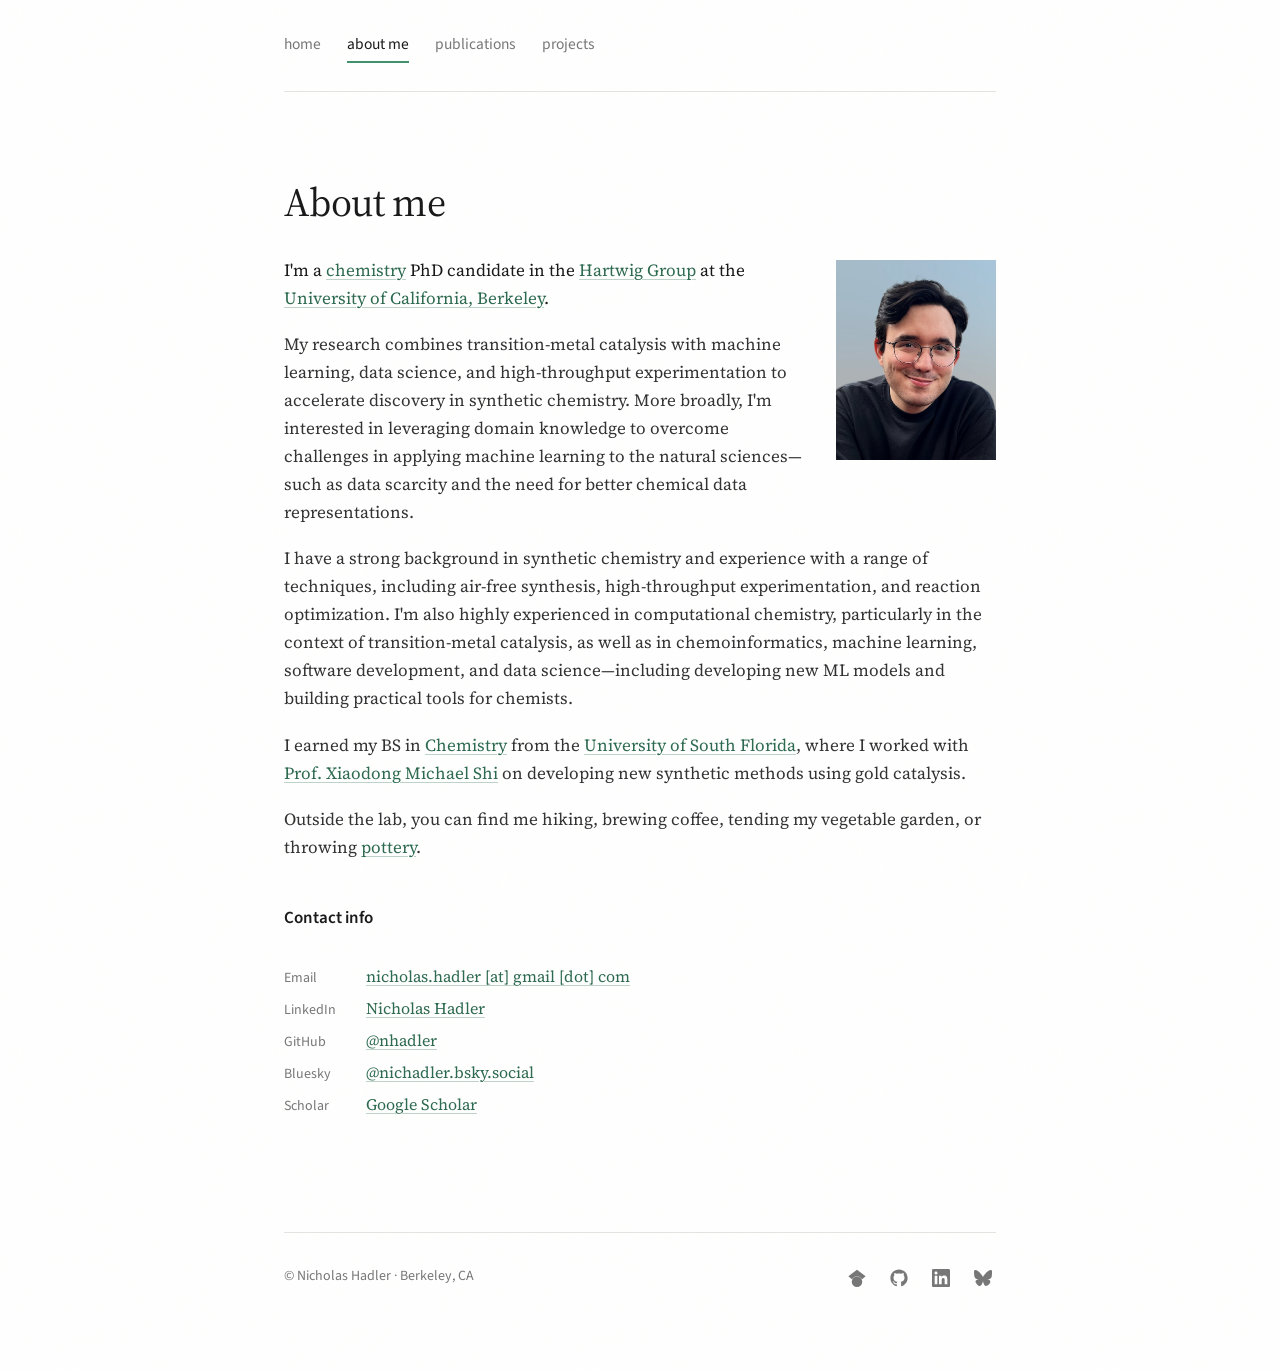
==== about.html @ 40256cdb "Add projects and publications pages with corresponding styles - Created `projects.html` to showcase " ====
<!doctype html>
<html lang="en">
<head>
  <meta charset="utf-8" />
  <meta name="viewport" content="width=device-width, initial-scale=1" />
  <title>About — Nicholas Hadler</title>
  <link rel="preconnect" href="https://fonts.googleapis.com" />
  <link rel="preconnect" href="https://fonts.gstatic.com" crossorigin />
  <link href="https://fonts.googleapis.com/css2?family=Source+Serif+4:ital,opsz,wght@0,8..60,400;0,8..60,500;0,8..60,600;1,8..60,400&family=Source+Sans+3:wght@400;500;600&family=JetBrains+Mono:wght@400;500&display=swap" rel="stylesheet" />
  <link rel="stylesheet" href="styles.css" />
</head>
<body>
  <div class="app">
    <nav class="topnav">
      <a href="index.html" class="nav-link">home</a>
      <a href="about.html" class="nav-link is-active">about me</a>
      <a href="publications.html" class="nav-link">publications</a>
      <a href="projects.html" class="nav-link">projects</a>
    </nav>

    <main>
      <section class="section">
        <h2 class="section-title">About me</h2>
        <div class="hero-portrait">
          <img src="images/profile.png" alt="Nicholas Hadler">
        </div>
        <div class="about-body">
          <p>
            I'm a <a href="https://chemistry.berkeley.edu/chem" target="_blank" rel="noreferrer">chemistry</a> PhD candidate in the <a href="https://hartwig.cchem.berkeley.edu/" target="_blank" rel="noreferrer">Hartwig Group</a> at the <a href="https://www.berkeley.edu/" target="_blank" rel="noreferrer">University of California, Berkeley</a>.
          </p>
          <p>
            My research combines transition-metal catalysis with machine learning, data science, and high-throughput experimentation to accelerate discovery in synthetic chemistry. More broadly, I'm interested in leveraging domain knowledge to overcome challenges in applying machine learning to the natural sciences&mdash;such as data scarcity and the need for better chemical data representations.
          </p>
          <p>
            I have a strong background in synthetic chemistry and experience with a range of techniques, including air-free synthesis, high-throughput experimentation, and reaction optimization. I'm also highly experienced in computational chemistry, particularly in the context of transition-metal catalysis, as well as in chemoinformatics, machine learning, software development, and data science&mdash;including developing new ML models and building practical tools for chemists.
          </p>
          <p>
            I earned my BS in <a href="https://www.usf.edu/arts-sciences/departments/chemistry/" target="_blank" rel="noreferrer">Chemistry</a> from the <a href="https://www.usf.edu/" target="_blank" rel="noreferrer">University of South Florida</a>, where I worked with <a href="https://scholar.google.com/citations?user=-fHWhYAAAAAJ&hl=en" target="_blank" rel="noreferrer">Prof. Xiaodong Michael Shi</a> on developing new synthetic methods using gold catalysis.
          </p>
          <p>
            Outside the lab, you can find me hiking, brewing coffee, tending my vegetable garden, or throwing <a href="https://art.nhadler.com/" target="_blank" rel="noreferrer">pottery</a>.
          </p>
        </div>

        <h3 class="subsection-title">Contact info</h3>
        <div class="contact-list">
          <div><span class="k">Email</span> <a href="mailto:nicholas.hadler@gmail.com">nicholas.hadler [at] gmail [dot] com</a></div>
          <div><span class="k">LinkedIn</span> <a href="https://www.linkedin.com/in/nicholas-hadler/" target="_blank" rel="noreferrer">Nicholas Hadler</a></div>
          <div><span class="k">GitHub</span> <a href="https://github.com/nhadler" target="_blank" rel="noreferrer">@nhadler</a></div>
          <div><span class="k">Bluesky</span> <a href="https://bsky.app/profile/nichadler.bsky.social" target="_blank" rel="noreferrer">@nichadler.bsky.social</a></div>
          <div><span class="k">Scholar</span> <a href="https://scholar.google.com/citations?user=IBnzxfkAAAAJ&hl=en" target="_blank" rel="noreferrer">Google Scholar</a></div>
        </div>
      </section>
    </main>

    <footer class="footer">
      <span>&copy; Nicholas Hadler &middot; Berkeley, CA</span>
      <span class="footer-icons">
        <a href="https://scholar.google.com/citations?user=IBnzxfkAAAAJ&hl=en" target="_blank" rel="noreferrer" aria-label="Google Scholar" title="Google Scholar">
          <svg width="18" height="18" viewBox="0 0 24 24" fill="currentColor" aria-hidden="true"><path d="M5.242 13.769L0.5 9.5 12 1l11.5 8.5-4.742 4.269C17.548 11.249 14.978 9.5 12 9.5c-2.977 0-5.548 1.748-6.758 4.269zM12 10a7 7 0 1 0 0 14 7 7 0 0 0 0-14z"/></svg>
        </a>
        <a href="https://github.com/nhadler" target="_blank" rel="noreferrer" aria-label="GitHub" title="GitHub">
          <svg width="18" height="18" viewBox="0 0 24 24" fill="currentColor" aria-hidden="true"><path d="M12 .5C5.648.5.5 5.648.5 12c0 5.082 3.292 9.39 7.868 10.91.576.108.79-.25.79-.553 0-.273-.011-1.175-.016-2.13-3.197.695-3.872-1.353-3.872-1.353-.522-1.327-1.276-1.68-1.276-1.68-1.043-.713.08-.699.08-.699 1.154.082 1.761 1.185 1.761 1.185 1.026 1.758 2.693 1.25 3.35.956.103-.744.402-1.25.731-1.538-2.553-.29-5.237-1.277-5.237-5.683 0-1.255.45-2.282 1.184-3.087-.119-.29-.513-1.46.112-3.044 0 0 .964-.308 3.16 1.178.915-.254 1.898-.381 2.876-.386.977.005 1.96.132 2.877.386 2.194-1.486 3.157-1.178 3.157-1.178.626 1.584.232 2.754.114 3.044.737.805 1.183 1.832 1.183 3.087 0 4.417-2.688 5.39-5.25 5.673.413.356.78 1.056.78 2.129 0 1.537-.013 2.776-.013 3.154 0 .305.21.666.796.553C20.21 21.385 23.5 17.078 23.5 12 23.5 5.648 18.352.5 12 .5z"/></svg>
        </a>
        <a href="https://www.linkedin.com/in/nicholas-hadler/" target="_blank" rel="noreferrer" aria-label="LinkedIn" title="LinkedIn">
          <svg width="18" height="18" viewBox="0 0 24 24" fill="currentColor" aria-hidden="true"><path d="M20.447 20.452h-3.554v-5.569c0-1.328-.027-3.037-1.852-3.037-1.853 0-2.136 1.445-2.136 2.939v5.667H9.351V9h3.414v1.561h.046c.477-.9 1.637-1.85 3.37-1.85 3.601 0 4.267 2.37 4.267 5.455v6.286zM5.337 7.433c-1.144 0-2.063-.926-2.063-2.065 0-1.138.92-2.063 2.063-2.063 1.14 0 2.064.925 2.064 2.063 0 1.139-.925 2.065-2.064 2.065zm1.782 13.019H3.555V9h3.564v11.452zM22.225 0H1.771C.792 0 0 .774 0 1.729v20.542C0 23.227.792 24 1.771 24h20.451C23.2 24 24 23.227 24 22.271V1.729C24 .774 23.2 0 22.222 0h.003z"/></svg>
        </a>
        <a href="https://bsky.app/profile/nichadler.bsky.social" target="_blank" rel="noreferrer" aria-label="Bluesky" title="Bluesky">
          <svg width="18" height="18" viewBox="0 0 24 24" fill="currentColor" aria-hidden="true"><path d="M12 10.8c-1.087-2.114-4.046-6.053-6.798-7.995C2.566.944 1.561 1.266.902 1.565.139 1.908 0 3.08 0 3.768c0 .69.378 5.65.624 6.479.815 2.736 3.713 3.66 6.383 3.364-3.908.578-7.376 2.005-2.83 7.078 5.004 5.19 6.864-1.113 7.823-4.308.958 3.195 2.054 9.271 7.74 4.308 4.25-4.308 1.328-6.5-2.58-7.078 2.67.297 5.568-.628 6.383-3.364.246-.828.624-5.79.624-6.478 0-.69-.139-1.861-.902-2.206-.659-.298-1.664-.62-4.3 1.24C16.046 4.748 13.087 8.687 12 10.8z"/></svg>
        </a>
      </span>
    </footer>
  </div>
</body>
</html>
---- styles.css ----
/* Nicholas Hadler — minimal academic CV */

:root {
  --bg: #ffffff;
  --paper: #ffffff;
  --ink: #1a1a1a;
  --ink-2: #333;
  --muted: #777;
  --line: #e5e3df;
  --accent: #2d6a4f;       /* forest green */
  --accent-2: #40916c;     /* forest green light */

  --serif: "Source Serif 4", "Source Serif Pro", Georgia, serif;
  --sans: "Source Sans 3", "Source Sans Pro", -apple-system, BlinkMacSystemFont, sans-serif;
  --mono: "JetBrains Mono", ui-monospace, SFMono-Regular, monospace;

  --max-w: 760px;
  --gutter: 24px;
}

*, *::before, *::after { box-sizing: border-box; }
html, body { margin: 0; padding: 0; }
html { scroll-behavior: smooth; }
body {
  font-family: var(--serif);
  color: var(--ink);
  background: var(--bg);
  -webkit-font-smoothing: antialiased;
  -moz-osx-font-smoothing: grayscale;
  font-size: 17px;
  line-height: 1.6;
  background-color: #ffffff;
  background-image:
    url("data:image/svg+xml;utf8,<svg xmlns='http://www.w3.org/2000/svg' width='260' height='260'><filter id='n'><feTurbulence type='fractalNoise' baseFrequency='0.9' numOctaves='2' stitchTiles='stitch'/><feColorMatrix values='0 0 0 0 0.5  0 0 0 0 0.4  0 0 0 0 0.3  0 0 0 0.018 0'/></filter><rect width='100%25' height='100%25' filter='url(%23n)'/></svg>");
  background-size: 260px 260px;
}

a {
  color: var(--accent);
  text-decoration: underline;
  text-decoration-color: color-mix(in srgb, var(--accent) 30%, transparent);
  text-underline-offset: 3px;
  text-decoration-thickness: 1px;
  transition: color 0.15s, text-decoration-color 0.15s;
}
a:hover { color: var(--accent); text-decoration-color: var(--accent); }

button { font-family: inherit; cursor: pointer; border: none; background: none; color: inherit; padding: 0; }
em, i { font-style: italic; }
strong { font-weight: 600; }

.mono {
  font-family: var(--mono);
  font-size: 12px;
  letter-spacing: 0.02em;
  color: var(--muted);
}

/* ── Layout ───────────────────────────────────────────────────────────── */
.app {
  max-width: var(--max-w);
  margin: 0 auto;
  padding: 0 var(--gutter) 80px;
}

/* ── Top nav ──────────────────────────────────────────────────────────── */
.topnav {
  display: flex;
  gap: 26px;
  padding: 32px 0 28px;
  margin-bottom: 40px;
  border-bottom: 1px solid var(--line);
  font-size: 15.5px;
  flex-wrap: wrap;
}
.nav-link {
  color: var(--muted);
  text-decoration: none;
  transition: color 0.15s;
  font-family: var(--sans);
  padding-bottom: 4px;
  border-bottom: 2px solid transparent;
}
.nav-link:hover { color: var(--ink); }
.nav-link.is-active { color: var(--ink); border-bottom-color: var(--accent-2); }

/* ── Sections ─────────────────────────────────────────────────────────── */
.section {
  padding: 48px 0;
  scroll-margin-top: 24px;
}
.section + .section {
  border-top: 1px solid var(--line);
}

h1, h2, h3 { font-weight: 400; margin: 0; }

.section-title {
  font-family: var(--serif);
  font-size: 40px;
  letter-spacing: -0.015em;
  text-transform: none;
  color: var(--ink);
  margin-bottom: 32px;
  font-weight: 400;
  line-height: 1.1;
}

/* ── Home ─────────────────────────────────────────────────────────────── */
.hero-portrait {
  float: right;
  width: 160px;
  margin: 4px 0 16px 24px;
}
.hero-portrait img {
  width: 100%;
  height: 200px;
  object-fit: cover;
  display: block;
}
@media (max-width: 520px) {
  .hero-portrait { float: none; margin: 0 0 20px; width: 140px; }
  .hero-portrait img { height: 176px; }
}

.hero-name {
  font-size: 72px;
  line-height: 1.05;
  letter-spacing: -0.015em;
  margin: 0 0 28px;
  font-weight: 400;
}

.hero-body p {
  margin: 0 0 18px;
  color: var(--ink-2);
  line-height: 1.65;
  font-size: 17px;
}
.hero-body p:first-child { color: var(--ink); }

.more-link {
  display: inline-block;
  margin-top: 8px;
  font-family: var(--sans);
  font-size: 16px;
  color: var(--muted);
  text-decoration: none;
  cursor: pointer;
}
.more-link:hover { color: var(--accent); }

.social-links {
  clear: both;
  display: flex;
  flex-wrap: wrap;
  gap: 10px;
  margin-top: 28px;
  justify-content: center;
}
.social-link {
  display: inline-flex;
  align-items: center;
  gap: 8px;
  padding: 8px 14px;
  border: 1px solid var(--line);
  border-radius: 999px;
  font-family: var(--sans);
  font-size: 14px;
  color: var(--ink-2);
  text-decoration: none;
  transition: all 0.15s;
}
.social-link:hover {
  color: var(--accent);
  border-color: var(--accent);
  background: color-mix(in srgb, var(--accent) 4%, transparent);
}
.social-link svg { flex-shrink: 0; }

/* ── About ────────────────────────────────────────────────────────────── */
.about-body p {
  margin: 0 0 18px;
  color: var(--ink-2);
  font-size: 17px;
  line-height: 1.65;
}
.about-body p:first-child { color: var(--ink); }

.contact-list {
  margin-top: 28px;
  font-size: 16px;
  line-height: 2;
  color: var(--ink-2);
}
.contact-list .k {
  display: inline-block;
  width: 78px;
  color: var(--muted);
  font-family: var(--sans);
  font-size: 14px;
}

/* ── Publications ─────────────────────────────────────────────────────── */
.subsection-title {
  font-family: var(--sans);
  font-size: 17px;
  font-weight: 600;
  color: var(--ink);
  margin: 44px 0 18px;
  letter-spacing: 0;
  text-transform: none;
}
.subsection-title:first-child { margin-top: 0; }

.pub-list, .proj-list, .conf-list {
  list-style: none;
  padding: 0;
  margin: 0;
}

.pub-item, .proj-item, .conf-item {
  padding: 14px 0;
  border-bottom: 1px solid var(--line);
  font-size: 17px;
  line-height: 1.6;
  color: var(--ink-2);
}
.pub-item:last-child, .proj-item:last-child, .conf-item:last-child {
  border-bottom: none;
}

.pub-item .me, .conf-item .me { color: var(--accent); font-weight: 600; }
.pub-title { color: var(--ink); font-weight: 500; text-decoration: none; }
.pub-title:hover { color: var(--accent); }

.pub-toc {
  margin: 16px 0 4px;
  text-align: center;
}
.pub-toc img {
  max-width: 500px;
  width: 100%;
  height: auto;
  display: inline-block;
}

.pub-venue {
  font-style: italic;
  color: var(--ink-2);
}
.pub-year { color: var(--muted); }
.pub-note { color: var(--muted); font-size: 15px; font-style: italic; }

.proj-item strong { color: var(--ink); font-weight: 600; }
.proj-item strong a { color: var(--ink); text-decoration-color: var(--line); }
.proj-item strong a:hover { color: var(--accent); }

.conf-item .conf-kind {
  font-family: var(--sans);
  font-size: 13px;
  text-transform: uppercase;
  letter-spacing: 0.05em;
  color: var(--muted);
  margin-right: 8px;
}

/* Intro copy for sections */
.section-intro {
  color: var(--ink-2);
  font-size: 17px;
  margin: 0 0 28px;
  line-height: 1.65;
}
.section-intro:last-child { margin-bottom: 0; }

/* ── Footer ───────────────────────────────────────────────────────────── */
.footer {
  margin-top: 64px;
  padding-top: 32px;
  border-top: 1px solid var(--line);
  font-family: var(--sans);
  font-size: 14px;
  color: var(--muted);
  display: flex;
  justify-content: space-between;
  flex-wrap: wrap;
  gap: 12px;
}
.footer a { color: var(--muted); text-decoration: none; display: inline-flex; align-items: center; }
.footer a:hover { color: var(--accent); }
.footer-icons { display: inline-flex; gap: 16px; align-items: center; }
.footer-icons a { padding: 4px; }

@media (max-width: 640px) {
  .hero-name { font-size: 32px; }
  .topnav { gap: 16px; }
  .contact-list .k { width: 64px; }
}
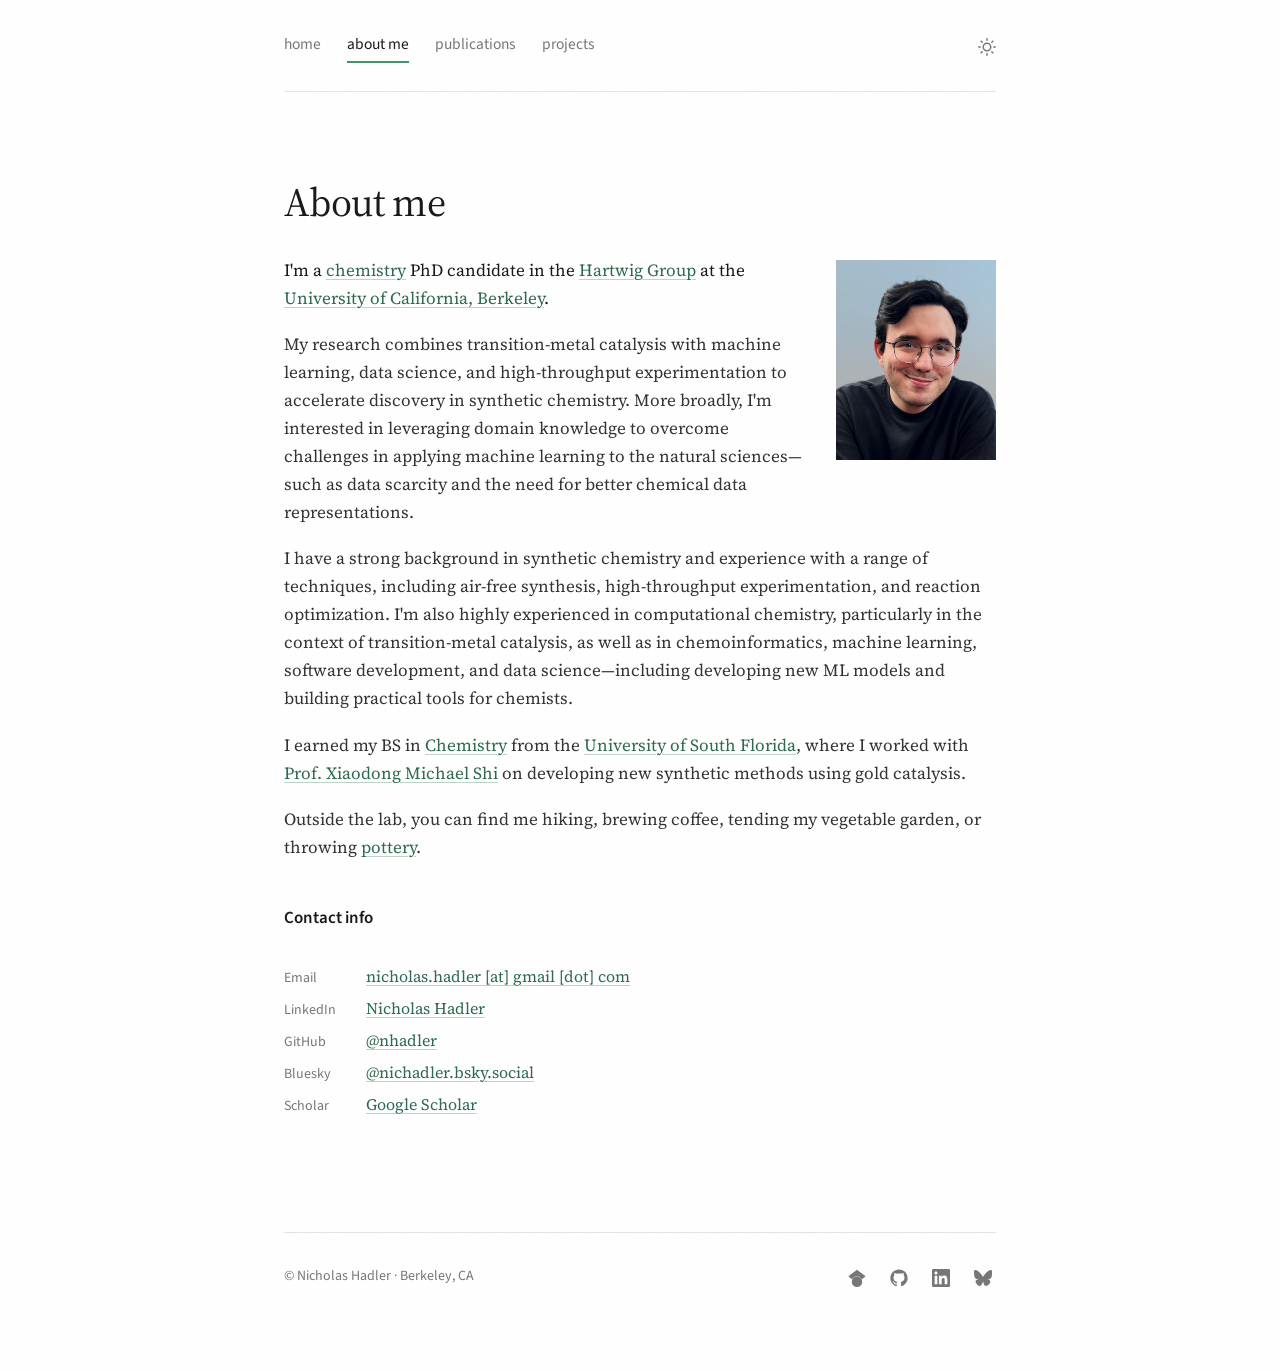
==== commit 0e829eae: "Implement dark mode toggle and styling across the website" ====
--- a/about.html
+++ b/about.html
@@ -7,7 +7,14 @@
   <link rel="preconnect" href="https://fonts.googleapis.com" />
   <link rel="preconnect" href="https://fonts.gstatic.com" crossorigin />
   <link href="https://fonts.googleapis.com/css2?family=Source+Serif+4:ital,opsz,wght@0,8..60,400;0,8..60,500;0,8..60,600;1,8..60,400&family=Source+Sans+3:wght@400;500;600&family=JetBrains+Mono:wght@400;500&display=swap" rel="stylesheet" />
+  <link rel="apple-touch-icon" sizes="180x180" href="assets/apple-touch-icon.png" />
+  <link rel="icon" type="image/png" sizes="32x32" href="assets/favicon-32x32.png" />
+  <link rel="icon" type="image/png" sizes="16x16" href="assets/favicon-16x16.png" />
+  <link rel="manifest" href="assets/site.webmanifest" />
   <link rel="stylesheet" href="styles.css" />
+  <script>
+    (function(){var t=localStorage.getItem('theme');if(t==='dark'||(t!=='light'&&matchMedia('(prefers-color-scheme:dark)').matches))document.documentElement.setAttribute('data-theme','dark')})();
+  </script>
 </head>
 <body>
   <div class="app">
@@ -16,6 +23,10 @@
       <a href="about.html" class="nav-link is-active">about me</a>
       <a href="publications.html" class="nav-link">publications</a>
       <a href="projects.html" class="nav-link">projects</a>
+      <button class="theme-toggle" aria-label="Toggle dark mode" onclick="var d=document.documentElement,on=d.getAttribute('data-theme')==='dark';d.setAttribute('data-theme',on?'':'dark');localStorage.setItem('theme',on?'light':'dark')">
+        <svg class="icon-sun" viewBox="0 0 24 24" fill="none" stroke="currentColor" stroke-width="2" stroke-linecap="round" stroke-linejoin="round"><circle cx="12" cy="12" r="5"/><line x1="12" y1="1" x2="12" y2="3"/><line x1="12" y1="21" x2="12" y2="23"/><line x1="4.22" y1="4.22" x2="5.64" y2="5.64"/><line x1="18.36" y1="18.36" x2="19.78" y2="19.78"/><line x1="1" y1="12" x2="3" y2="12"/><line x1="21" y1="12" x2="23" y2="12"/><line x1="4.22" y1="19.78" x2="5.64" y2="18.36"/><line x1="18.36" y1="5.64" x2="19.78" y2="4.22"/></svg>
+        <svg class="icon-moon" viewBox="0 0 24 24" fill="none" stroke="currentColor" stroke-width="2" stroke-linecap="round" stroke-linejoin="round"><path d="M21 12.79A9 9 0 1 1 11.21 3 7 7 0 0 0 21 12.79z"/></svg>
+      </button>
     </nav>
 
     <main>
--- a/styles.css
+++ b/styles.css
@@ -18,6 +18,17 @@
   --gutter: 24px;
 }
 
+[data-theme="dark"] {
+  --bg: #1a1a1a;
+  --paper: #1a1a1a;
+  --ink: #e8e6e3;
+  --ink-2: #c8c5c0;
+  --muted: #908d88;
+  --line: #2e2e2e;
+  --accent: #52b788;
+  --accent-2: #74c69d;
+}
+
 *, *::before, *::after { box-sizing: border-box; }
 html, body { margin: 0; padding: 0; }
 html { scroll-behavior: smooth; }
@@ -29,10 +40,15 @@
   -moz-osx-font-smoothing: grayscale;
   font-size: 17px;
   line-height: 1.6;
-  background-color: #ffffff;
+  background-color: var(--bg);
   background-image:
     url("data:image/svg+xml;utf8,<svg xmlns='http://www.w3.org/2000/svg' width='260' height='260'><filter id='n'><feTurbulence type='fractalNoise' baseFrequency='0.9' numOctaves='2' stitchTiles='stitch'/><feColorMatrix values='0 0 0 0 0.5  0 0 0 0 0.4  0 0 0 0 0.3  0 0 0 0.018 0'/></filter><rect width='100%25' height='100%25' filter='url(%23n)'/></svg>");
   background-size: 260px 260px;
+}
+
+[data-theme="dark"] body {
+  background-image:
+    url("data:image/svg+xml;utf8,<svg xmlns='http://www.w3.org/2000/svg' width='260' height='260'><filter id='n'><feTurbulence type='fractalNoise' baseFrequency='0.9' numOctaves='2' stitchTiles='stitch'/><feColorMatrix values='0 0 0 0 0.3  0 0 0 0 0.28  0 0 0 0 0.25  0 0 0 0.06 0'/></filter><rect width='100%25' height='100%25' filter='url(%23n)'/></svg>");
 }
 
 a {
@@ -84,6 +100,19 @@
 .nav-link:hover { color: var(--ink); }
 .nav-link.is-active { color: var(--ink); border-bottom-color: var(--accent-2); }
 
+.theme-toggle {
+  margin-left: auto;
+  display: flex;
+  align-items: center;
+  color: var(--muted);
+  transition: color 0.15s;
+}
+.theme-toggle:hover { color: var(--ink); }
+.theme-toggle svg { width: 18px; height: 18px; }
+.theme-toggle .icon-moon,
+[data-theme="dark"] .theme-toggle .icon-sun { display: none; }
+[data-theme="dark"] .theme-toggle .icon-moon { display: block; }
+
 /* ── Sections ─────────────────────────────────────────────────────────── */
 .section {
   padding: 48px 0;
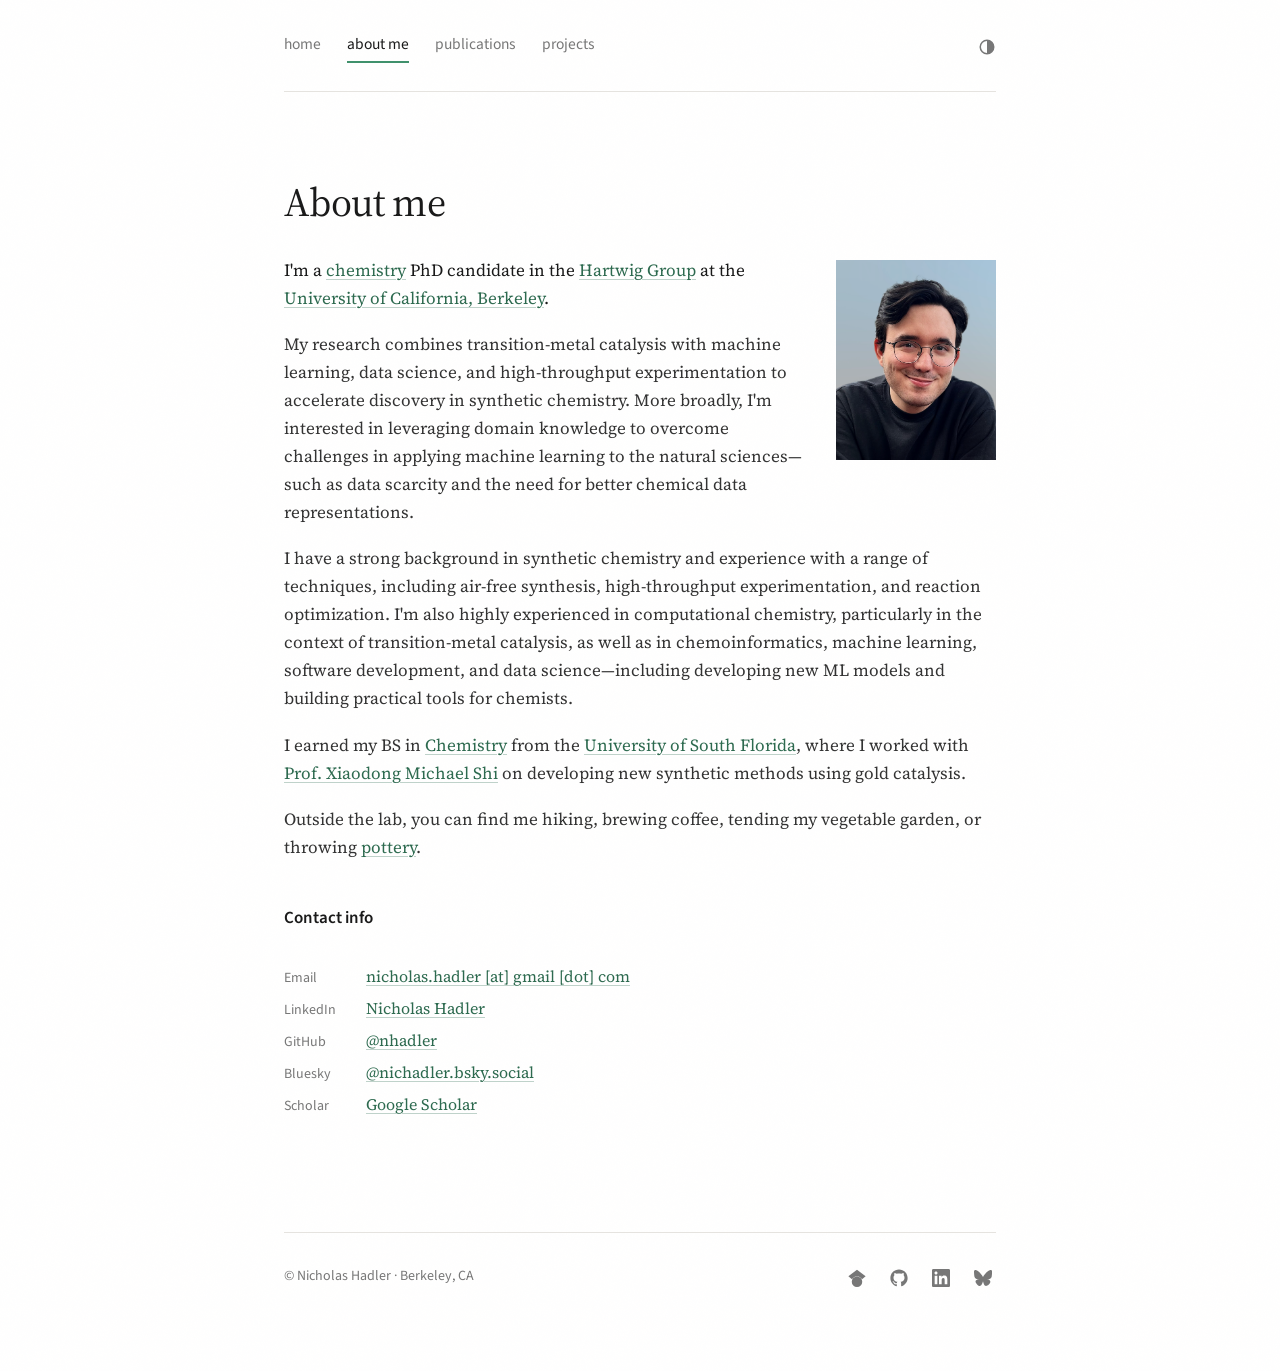
==== commit 739c2846: "Add auto color scheme mode that follows OS preference Theme toggle now cycles auto -> light -> dark." ====
--- a/about.html
+++ b/about.html
@@ -12,9 +12,7 @@
   <link rel="icon" type="image/png" sizes="16x16" href="assets/favicon-16x16.png" />
   <link rel="manifest" href="assets/site.webmanifest" />
   <link rel="stylesheet" href="styles.css" />
-  <script>
-    (function(){var t=localStorage.getItem('theme');if(t==='dark'||(t!=='light'&&matchMedia('(prefers-color-scheme:dark)').matches))document.documentElement.setAttribute('data-theme','dark')})();
-  </script>
+  <script src="theme.js"></script>
 </head>
 <body>
   <div class="app">
@@ -23,9 +21,10 @@
       <a href="about.html" class="nav-link is-active">about me</a>
       <a href="publications.html" class="nav-link">publications</a>
       <a href="projects.html" class="nav-link">projects</a>
-      <button class="theme-toggle" aria-label="Toggle dark mode" onclick="var d=document.documentElement,on=d.getAttribute('data-theme')==='dark';d.setAttribute('data-theme',on?'':'dark');localStorage.setItem('theme',on?'light':'dark')">
+      <button class="theme-toggle" aria-label="Toggle color scheme" onclick="cycleTheme()">
         <svg class="icon-sun" viewBox="0 0 24 24" fill="none" stroke="currentColor" stroke-width="2" stroke-linecap="round" stroke-linejoin="round"><circle cx="12" cy="12" r="5"/><line x1="12" y1="1" x2="12" y2="3"/><line x1="12" y1="21" x2="12" y2="23"/><line x1="4.22" y1="4.22" x2="5.64" y2="5.64"/><line x1="18.36" y1="18.36" x2="19.78" y2="19.78"/><line x1="1" y1="12" x2="3" y2="12"/><line x1="21" y1="12" x2="23" y2="12"/><line x1="4.22" y1="19.78" x2="5.64" y2="18.36"/><line x1="18.36" y1="5.64" x2="19.78" y2="4.22"/></svg>
         <svg class="icon-moon" viewBox="0 0 24 24" fill="none" stroke="currentColor" stroke-width="2" stroke-linecap="round" stroke-linejoin="round"><path d="M21 12.79A9 9 0 1 1 11.21 3 7 7 0 0 0 21 12.79z"/></svg>
+        <svg class="icon-auto" viewBox="0 0 24 24" fill="none" stroke="currentColor" stroke-width="2" stroke-linecap="round" stroke-linejoin="round"><circle cx="12" cy="12" r="9"/><path d="M12 3a9 9 0 0 1 0 18z" fill="currentColor" stroke="none"/></svg>
       </button>
     </nav>
 
--- a/styles.css
+++ b/styles.css
@@ -18,6 +18,19 @@
   --gutter: 24px;
 }
 
+@media (prefers-color-scheme: dark) {
+  :root:not([data-theme="light"]) {
+    --bg: #1a1a1a;
+    --paper: #1a1a1a;
+    --ink: #e8e6e3;
+    --ink-2: #c8c5c0;
+    --muted: #908d88;
+    --line: #2e2e2e;
+    --accent: #52b788;
+    --accent-2: #74c69d;
+  }
+}
+
 [data-theme="dark"] {
   --bg: #1a1a1a;
   --paper: #1a1a1a;
@@ -46,6 +59,13 @@
   background-size: 260px 260px;
 }
 
+@media (prefers-color-scheme: dark) {
+  :root:not([data-theme="light"]) body {
+    background-image:
+      url("data:image/svg+xml;utf8,<svg xmlns='http://www.w3.org/2000/svg' width='260' height='260'><filter id='n'><feTurbulence type='fractalNoise' baseFrequency='0.9' numOctaves='2' stitchTiles='stitch'/><feColorMatrix values='0 0 0 0 0.3  0 0 0 0 0.28  0 0 0 0 0.25  0 0 0 0.06 0'/></filter><rect width='100%25' height='100%25' filter='url(%23n)'/></svg>");
+  }
+}
+
 [data-theme="dark"] body {
   background-image:
     url("data:image/svg+xml;utf8,<svg xmlns='http://www.w3.org/2000/svg' width='260' height='260'><filter id='n'><feTurbulence type='fractalNoise' baseFrequency='0.9' numOctaves='2' stitchTiles='stitch'/><feColorMatrix values='0 0 0 0 0.3  0 0 0 0 0.28  0 0 0 0 0.25  0 0 0 0.06 0'/></filter><rect width='100%25' height='100%25' filter='url(%23n)'/></svg>");
@@ -109,9 +129,20 @@
 }
 .theme-toggle:hover { color: var(--ink); }
 .theme-toggle svg { width: 18px; height: 18px; }
+.theme-toggle .icon-sun,
 .theme-toggle .icon-moon,
-[data-theme="dark"] .theme-toggle .icon-sun { display: none; }
-[data-theme="dark"] .theme-toggle .icon-moon { display: block; }
+.theme-toggle .icon-auto { display: none; }
+
+[data-theme-mode="light"] .theme-toggle .icon-sun { display: block; }
+[data-theme-mode="dark"] .theme-toggle .icon-moon { display: block; }
+[data-theme-mode="auto"] .theme-toggle .icon-auto { display: block; }
+
+/* No-JS fallback: show sun in light OS, moon in dark OS */
+:root:not([data-theme-mode]) .theme-toggle .icon-sun { display: block; }
+@media (prefers-color-scheme: dark) {
+  :root:not([data-theme-mode]) .theme-toggle .icon-sun { display: none; }
+  :root:not([data-theme-mode]) .theme-toggle .icon-moon { display: block; }
+}
 
 /* ── Sections ─────────────────────────────────────────────────────────── */
 .section {
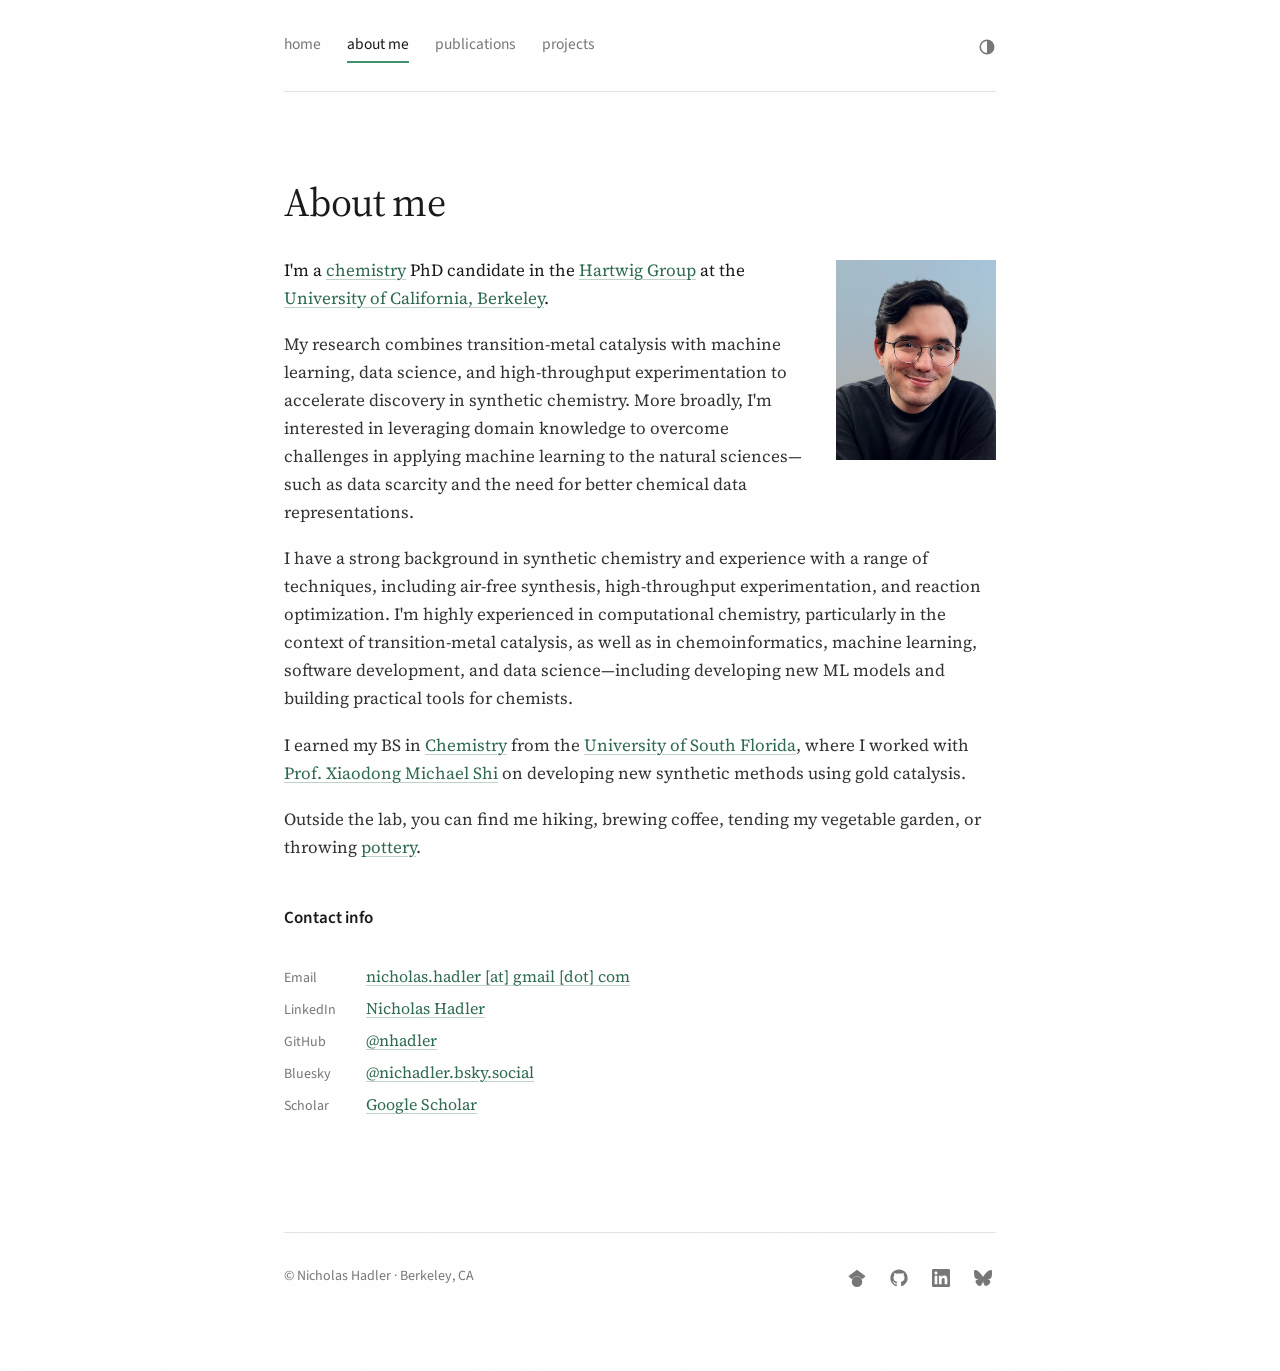
==== commit cfd2d350: "Refine publication selection, acceptance status, ordering and bio" ====
--- a/about.html
+++ b/about.html
@@ -42,7 +42,7 @@
             My research combines transition-metal catalysis with machine learning, data science, and high-throughput experimentation to accelerate discovery in synthetic chemistry. More broadly, I'm interested in leveraging domain knowledge to overcome challenges in applying machine learning to the natural sciences&mdash;such as data scarcity and the need for better chemical data representations.
           </p>
           <p>
-            I have a strong background in synthetic chemistry and experience with a range of techniques, including air-free synthesis, high-throughput experimentation, and reaction optimization. I'm also highly experienced in computational chemistry, particularly in the context of transition-metal catalysis, as well as in chemoinformatics, machine learning, software development, and data science&mdash;including developing new ML models and building practical tools for chemists.
+            I have a strong background in synthetic chemistry and experience with a range of techniques, including air-free synthesis, high-throughput experimentation, and reaction optimization. I'm highly experienced in computational chemistry, particularly in the context of transition-metal catalysis, as well as in chemoinformatics, machine learning, software development, and data science&mdash;including developing new ML models and building practical tools for chemists.
           </p>
           <p>
             I earned my BS in <a href="https://www.usf.edu/arts-sciences/departments/chemistry/" target="_blank" rel="noreferrer">Chemistry</a> from the <a href="https://www.usf.edu/" target="_blank" rel="noreferrer">University of South Florida</a>, where I worked with <a href="https://scholar.google.com/citations?user=-fHWhYAAAAAJ&hl=en" target="_blank" rel="noreferrer">Prof. Xiaodong Michael Shi</a> on developing new synthetic methods using gold catalysis.
